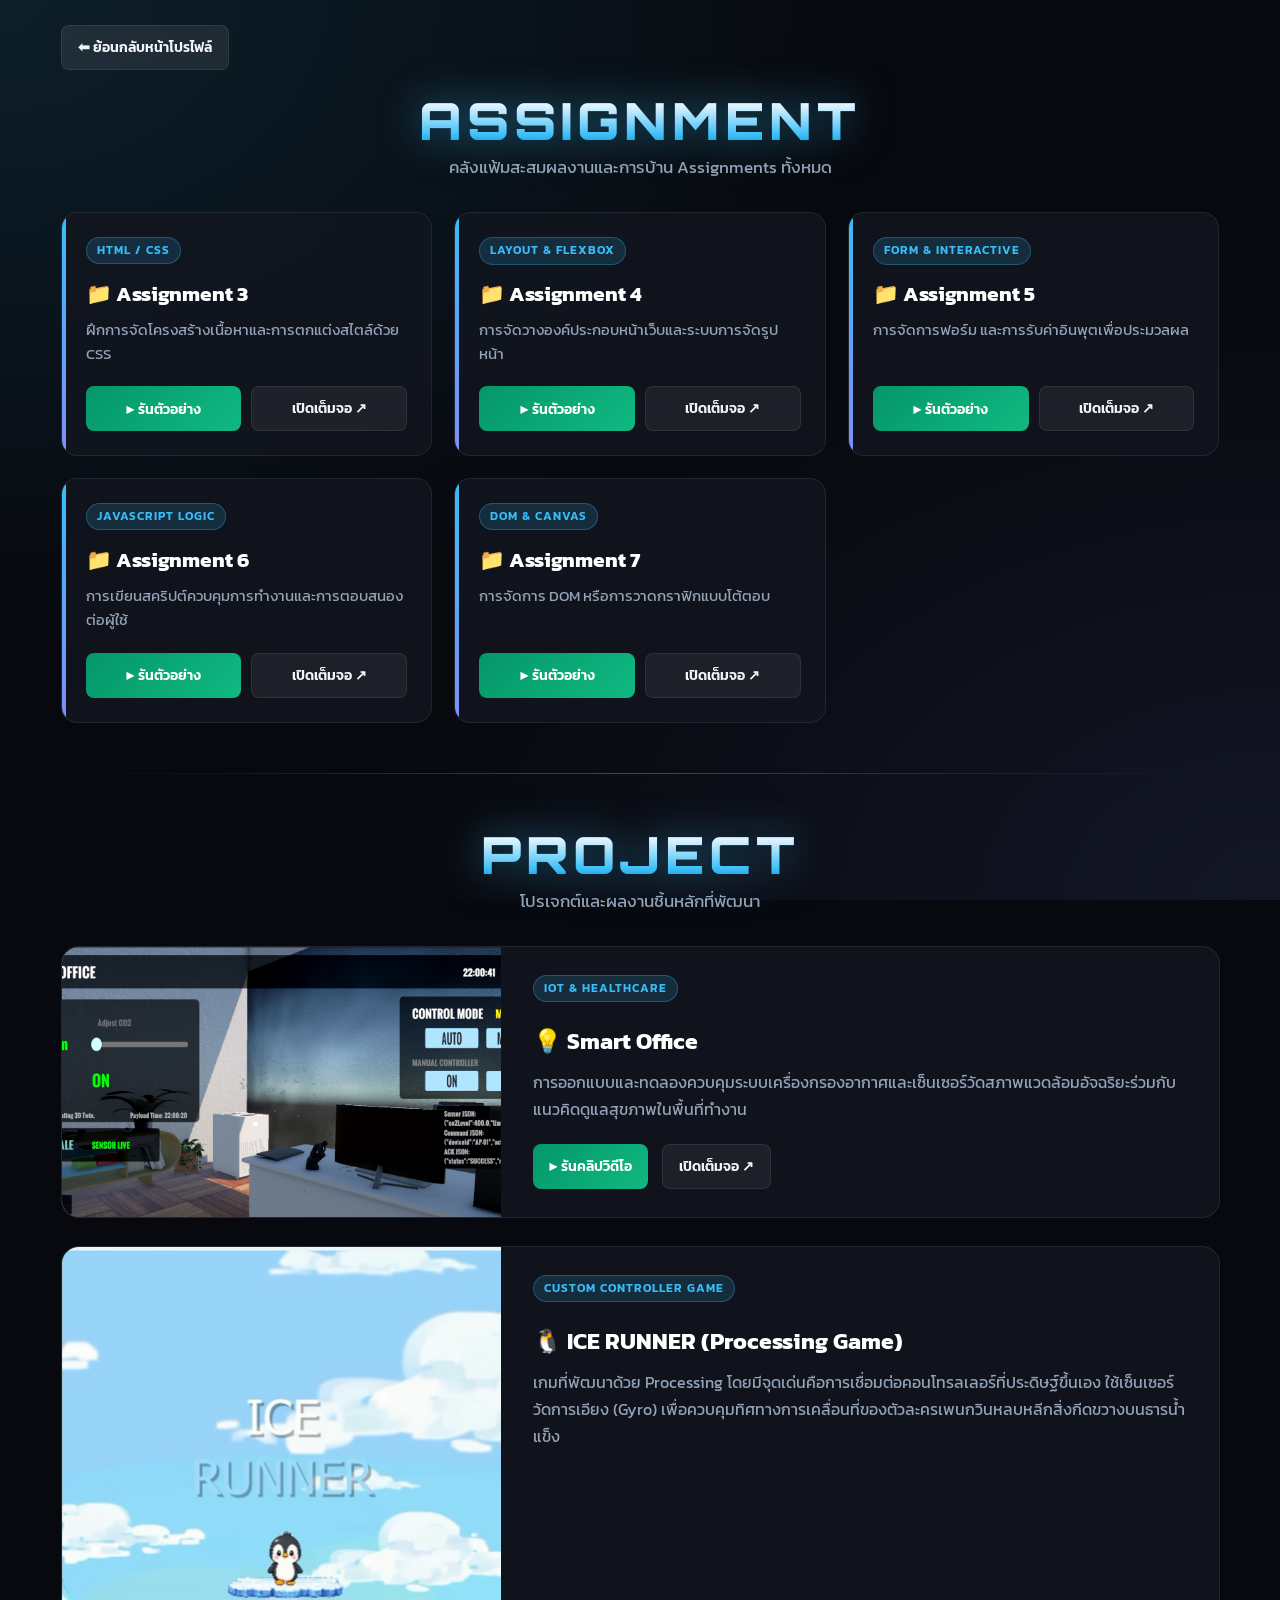
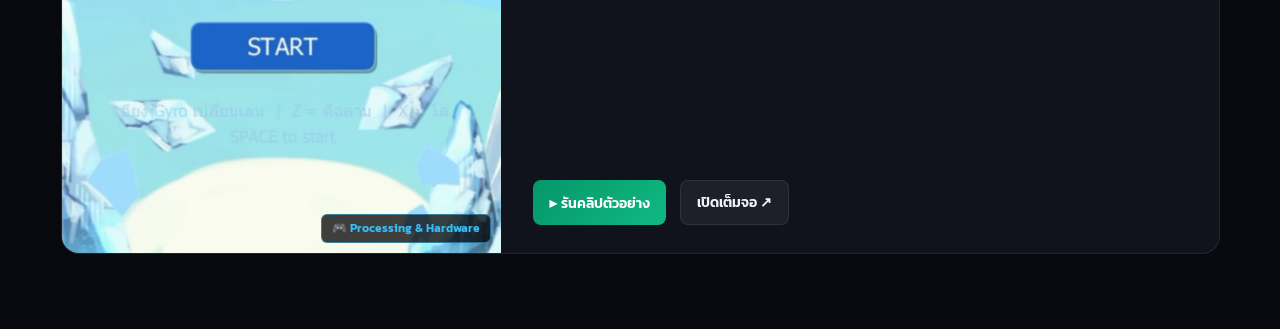
==== projects.html @ d3c7ba98 "final" ====
<!DOCTYPE html>
<html lang="th">
<head>
    <meta charset="UTF-8">
    <meta name="viewport" content="width=device-width, initial-scale=1.0">
    <title>Assignments & Projects - Sippanat Pensuk</title>
    <!-- Google Fonts: Orbitron & Kanit -->
    <link rel="preconnect" href="https://fonts.googleapis.com">
    <link rel="preconnect" href="https://fonts.gstatic.com" crossorigin>
    <link href="https://fonts.googleapis.com/css2?family=Orbitron:wght@700;900&family=Kanit:wght@300;400;600&display=swap" rel="stylesheet">
    <link rel="stylesheet" href="style.css">
</head>
<body class="wide-layout">

    <div class="full-container">
        
        <!-- แถบด้านบน: ปุ่มย้อนกลับ -->
        <div class="top-nav">
            <a href="Index.html" class="btn back-btn">⬅ ย้อนกลับหน้าโปรไฟล์</a>
        </div>

        <!-- หน้าต่างพรีวิวรันผลงาน (รองรับทั้ง Web Iframe และ Video) -->
        <div id="viewer-container" class="viewer-container hidden">
            <div class="viewer-header">
                <span id="current-project-title">PROJECT PREVIEW</span>
                <button class="close-btn" onclick="closeViewer()">✕ ปิดหน้าต่างรันงาน</button>
            </div>
            
            <!-- จอรันหน้าเว็บ HTML -->
            <iframe id="project-frame" src="" title="Project Runner"></iframe>

            <!-- จอรันคลิปวิดีโอ (ไม่มีแท็ก source ซ้อน ป้องกันปัญหา 0:00) -->
            <video id="project-video" controls playsinline preload="auto" class="hidden">
                เบราว์เซอร์ของคุณไม่รองรับการเล่นวิดีโอ
            </video>
        </div>

        <!-- ================= หมวดที่ 1: ASSIGNMENT (Grid หลายคอลัมน์) ================= -->
        <section class="section-block">
            <div class="header-section">
                <h1 class="main-title">ASSIGNMENT</h1>
                <p class="subtitle">คลังแฟ้มสะสมผลงานและการบ้าน Assignments ทั้งหมด</p>
            </div>

            <div class="projects-grid">
                <!-- Assignment 3 -->
                <div class="project-card">
                    <div class="card-badge">HTML / CSS</div>
                    <h3>📁 Assignment 3</h3>
                    <p class="card-desc">ฝึกการจัดโครงสร้างเนื้อหาและการตกแต่งสไตล์ด้วย CSS</p>
                    <div class="action-row">
                        <button class="btn run-btn" onclick="runProject('assignment-3/index.html', 'Assignment 3')">▶ รันตัวอย่าง</button>
                        <a href="assignment-3/index.html" target="_blank" class="btn external-btn">เปิดเต็มจอ ↗</a>
                    </div>
                </div>

                <!-- Assignment 4 -->
                <div class="project-card">
                    <div class="card-badge">Layout & Flexbox</div>
                    <h3>📁 Assignment 4</h3>
                    <p class="card-desc">การจัดวางองค์ประกอบหน้าเว็บและระบบการจัดรูปหน้า</p>
                    <div class="action-row">
                        <button class="btn run-btn" onclick="runProject('assignment4/index.html', 'Assignment 4')">▶ รันตัวอย่าง</button>
                        <a href="assignment4/index.html" target="_blank" class="btn external-btn">เปิดเต็มจอ ↗</a>
                    </div>
                </div>

                <!-- Assignment 5 -->
                <div class="project-card">
                    <div class="card-badge">Form & Interactive</div>
                    <h3>📁 Assignment 5</h3>
                    <p class="card-desc">การจัดการฟอร์ม และการรับค่าอินพุตเพื่อประมวลผล</p>
                    <div class="action-row">
                        <button class="btn run-btn" onclick="runProject('assignment5/index.html', 'Assignment 5')">▶ รันตัวอย่าง</button>
                        <a href="assignment5/index.html" target="_blank" class="btn external-btn">เปิดเต็มจอ ↗</a>
                    </div>
                </div>

                <!-- Assignment 6 -->
                <div class="project-card">
                    <div class="card-badge">JavaScript Logic</div>
                    <h3>📁 Assignment 6</h3>
                    <p class="card-desc">การเขียนสคริปต์ควบคุมการทำงานและการตอบสนองต่อผู้ใช้</p>
                    <div class="action-row">
                        <button class="btn run-btn" onclick="runProject('assignment-6/register.html', 'Assignment 6')">▶ รันตัวอย่าง</button>
                        <a href="assignment-6/register.html" target="_blank" class="btn external-btn">เปิดเต็มจอ ↗</a>
                    </div>
                </div>

                <!-- Assignment 7 -->
                <div class="project-card">
                    <div class="card-badge">DOM & Canvas</div>
                    <h3>📁 Assignment 7</h3>
                    <p class="card-desc">การจัดการ DOM หรือการวาดกราฟิกแบบโต้ตอบ</p>
                    <div class="action-row">
                        <button class="btn run-btn" onclick="runProject('assignment7/index.html', 'Assignment 7')">▶ รันตัวอย่าง</button>
                        <a href="assignment7/index.html" target="_blank" class="btn external-btn">เปิดเต็มจอ ↗</a>
                    </div>
                </div>
            </div>
        </section>

        <!-- เส้นคั่นแบ่งโซน -->
        <hr class="divider">

        <!-- ================= หมวดที่ 2: PROJECT (1 แถวต่อ 1 โปรเจกต์) ================= -->
        <section class="section-block">
            <div class="header-section">
                <h1 class="main-title">PROJECT</h1>
                <p class="subtitle">โปรเจกต์และผลงานชิ้นหลักที่พัฒนา</p>
            </div>

            <div class="projects-rows">
                <!-- Project 1: Smart Office -->
                <div class="project-row-card">
                    <div class="row-media">
                        <img src="screenshot/SmartPic.png" alt="Smart Office Preview"
                        <span> class="media-type-tag">🎬 Video Demo</span>
                    </div>
                    <div class="row-content">
                        <div class="card-badge">IoT & Healthcare</div>
                        <h3>💡 Smart Office</h3>
                        <p class="card-desc">การออกแบบและทดลองควบคุมระบบเครื่องกรองอากาศและเซ็นเซอร์วัดสภาพแวดล้อมอัจฉริยะร่วมกับแนวคิดดูแลสุขภาพในพื้นที่ทำงาน</p>
                        <div class="action-row">
                            <button class="btn run-btn" onclick="runVideo('screenshot/smart-office.mp4', 'Smart Office Demonstration')">▶ รันคลิปวิดีโอ</button>
                            <a href="screenshot/smart-office.mp4" target="_blank" class="btn external-btn">เปิดเต็มจอ ↗</a>
                        </div>
                    </div>
                </div>

                <!-- Project 2: ICE RUNNER (Processing Game) -->
                <div class="project-row-card">
                    <div class="row-media">
                        <img src="screenshot/GamePic.png" alt="ICE RUNNER Game Preview">
                        <span class="media-type-tag">🎮 Processing & Hardware</span>
                    </div>
                    <div class="row-content">
                        <div class="card-badge">Custom Controller Game</div>
                        <h3>🐧 ICE RUNNER (Processing Game)</h3>
                        <p class="card-desc">เกมที่พัฒนาด้วย Processing โดยมีจุดเด่นคือการเชื่อมต่อคอนโทรลเลอร์ที่ประดิษฐ์ขึ้นเอง ใช้เซ็นเซอร์วัดการเอียง (Gyro) เพื่อควบคุมทิศทางการเคลื่อนที่ของตัวละครเพนกวินหลบหลีกสิ่งกีดขวางบนธารน้ำแข็ง</p>
                        <div class="action-row">
                            <button class="btn run-btn" onclick="runVideo('screenshot/ice-runner.mp4', 'ICE RUNNER Game Demonstration')">▶ รันคลิปตัวอย่าง</button>
                            <a href="screenshot/ice-runner.mp4" target="_blank" class="btn external-btn">เปิดเต็มจอ ↗</a>
                        </div>
                    </div>
                </div>
            </div>
        </section>

    </div>

    <script src="script.js"></script>
</body>
</html>
---- style.css ----
/* ===================================================
   VARIABLES & DESIGN SYSTEM
=================================================== */
:root {
    --bg-dark: #07090e;
    --card-bg: rgba(18, 22, 31, 0.85);
    --card-hover: rgba(28, 35, 48, 0.95);
    --primary: #38bdf8;
    --primary-glow: rgba(56, 189, 248, 0.45);
    --accent: #818cf8;
    --text-main: #f1f5f9;
    --text-muted: #94a3b8;
    --border-color: rgba(255, 255, 255, 0.08);
    --border-glow: rgba(56, 189, 248, 0.5);
    --success: #10b981;
}

* {
    box-sizing: border-box;
    margin: 0;
    padding: 0;
}

body {
    font-family: 'Kanit', sans-serif;
    background-color: var(--bg-dark);
    background-image: 
        radial-gradient(at 0% 0%, rgba(56, 189, 248, 0.12) 0px, transparent 50%),
        radial-gradient(at 100% 100%, rgba(129, 140, 248, 0.1) 0px, transparent 50%);
    background-attachment: fixed;
    color: var(--text-main);
    line-height: 1.6;
    padding: 25px 30px;
    min-height: 100vh;
}

/* ===================================================
   CONTAINERS
=================================================== */
/* หน้าโปรไฟล์ (Index.html) */
.container {
    max-width: 900px;
    margin: 0 auto;
    background: var(--card-bg);
    backdrop-filter: blur(16px);
    -webkit-backdrop-filter: blur(16px);
    border: 1px solid var(--border-color);
    padding: 45px;
    border-radius: 20px;
    box-shadow: 0 20px 50px rgba(0, 0, 0, 0.7);
}

/* หน้าผลงานแบบเต็มจอ (projects.html) */
.full-container {
    width: 95%;
    max-width: 1650px;
    margin: 0 auto;
}

/* ===================================================
   HEADER & TITLES
=================================================== */
.top-nav {
    margin-bottom: 20px;
}

.header-section {
    text-align: center;
    margin-bottom: 30px;
}

.main-title {
    font-family: 'Orbitron', sans-serif;
    font-size: 3.2rem;
    font-weight: 900;
    letter-spacing: 5px;
    text-transform: uppercase;
    display: inline-block;
    background: linear-gradient(180deg, #ffffff 15%, #38bdf8 75%, #0284c7 100%);
    -webkit-background-clip: text;
    -webkit-text-fill-color: transparent;
    filter: drop-shadow(0 0 20px rgba(56, 189, 248, 0.5));
    line-height: 1.2;
    margin-bottom: 4px;
}

.subtitle {
    font-size: 1.05rem;
    color: var(--text-muted);
}

h2 {
    font-size: 1.35rem;
    color: var(--primary);
    border-bottom: 1px solid rgba(255, 255, 255, 0.12);
    padding-bottom: 8px;
    margin-top: 36px;
    margin-bottom: 18px;
    font-weight: 600;
}

p {
    color: var(--text-muted);
    font-size: 1.02rem;
    margin-bottom: 12px;
}

strong {
    color: var(--text-main);
}

/* ===================================================
   PROFILE & SKILLS LIST (สำหรับหน้าแรก)
=================================================== */
.profile-img {
    display: block;
    margin: 0 auto 24px auto;
    width: 160px;
    height: 160px;
    object-fit: cover;
    border-radius: 50%;
    border: 3px solid var(--primary);
    box-shadow: 0 0 25px var(--primary-glow);
    transition: transform 0.3s ease;
}

.profile-img:hover {
    transform: scale(1.04);
}

ul {
    list-style: none;
    padding-left: 0;
    display: grid;
    grid-template-columns: repeat(auto-fit, minmax(260px, 1fr));
    gap: 16px;
    margin: 15px 0 25px 0;
}

li {
    background: rgba(255, 255, 255, 0.03);
    border: 1px solid var(--border-color);
    padding: 16px 20px;
    border-radius: 12px;
    color: var(--text-muted);
    font-size: 0.95rem;
    transition: transform 0.2s, border-color 0.2s;
}

li:hover {
    transform: translateY(-2px);
    border-color: rgba(56, 189, 248, 0.35);
}

li strong {
    display: block;
    font-size: 1.05rem;
    color: var(--primary);
    margin-bottom: 6px;
}

/* ===================================================
   CONTACT CARDS (IG & FACEBOOK)
=================================================== */
.contact-links {
    display: grid;
    grid-template-columns: repeat(auto-fit, minmax(220px, 1fr));
    gap: 16px;
    margin: 16px 0 25px 0;
}

.contact-card {
    display: flex;
    align-items: center;
    gap: 14px;
    padding: 14px 18px;
    background: rgba(255, 255, 255, 0.03);
    border: 1px solid var(--border-color);
    border-radius: 12px;
    text-decoration: none !important;
    transition: all 0.25s ease;
}

.contact-card:hover {
    transform: translateY(-3px);
    border-color: var(--border-glow);
    background: var(--card-hover);
    box-shadow: 0 8px 20px rgba(0, 0, 0, 0.4);
}

.contact-icon {
    font-size: 1.6rem;
    line-height: 1;
}

.contact-text {
    display: flex;
    flex-direction: column;
}

.contact-text strong {
    font-size: 1rem;
    color: var(--text-main);
    line-height: 1.2;
}

.contact-text span {
    font-size: 0.85rem;
    color: var(--text-muted);
}

.contact-card.ig:hover {
    border-color: rgba(225, 48, 108, 0.6);
    box-shadow: 0 8px 20px rgba(225, 48, 108, 0.2);
}

.contact-card.ig:hover strong {
    color: #f43f5e;
}

.contact-card.fb:hover {
    border-color: rgba(24, 119, 242, 0.6);
    box-shadow: 0 8px 20px rgba(24, 119, 242, 0.2);
}

.contact-card.fb:hover strong {
    color: #38bdf8;
}

/* ===================================================
   BUTTONS & LINKS
=================================================== */
.btn-wrapper {
    margin-top: 40px;
    text-align: center;
}

.btn {
    display: inline-flex;
    align-items: center;
    justify-content: center;
    font-family: 'Kanit', sans-serif;
    font-size: 0.9rem;
    font-weight: 600;
    padding: 10px 16px;
    border-radius: 8px;
    cursor: pointer;
    border: none;
    text-decoration: none !important;
    transition: all 0.2s ease;
}

.primary-btn {
    background: linear-gradient(135deg, #0284c7 0%, #38bdf8 100%);
    color: #ffffff;
    box-shadow: 0 8px 20px var(--primary-glow);
}

.primary-btn:hover {
    transform: translateY(-2px);
    box-shadow: 0 12px 26px rgba(56, 189, 248, 0.5);
    color: #ffffff;
}

.back-btn {
    background: rgba(255, 255, 255, 0.08);
    color: var(--text-main);
    border: 1px solid var(--border-color);
}

.back-btn:hover {
    background: rgba(255, 255, 255, 0.16);
    color: #fff;
    transform: translateX(-3px);
}

.run-btn {
    background: linear-gradient(135deg, #059669 0%, #10b981 100%);
    color: white;
}

.run-btn:hover {
    filter: brightness(1.15);
    box-shadow: 0 4px 15px rgba(16, 185, 129, 0.4);
}

.external-btn {
    background: rgba(255, 255, 255, 0.06);
    color: var(--text-main);
    border: 1px solid var(--border-color);
}

.external-btn:hover {
    background: rgba(255, 255, 255, 0.14);
    color: white;
}

a {
    color: var(--primary);
    text-decoration: none;
    font-weight: 600;
}

a:hover {
    color: #7dd3fc;
    text-decoration: underline;
}

/* ===================================================
   SECTION 1: ASSIGNMENT GRID
=================================================== */
.section-block {
    margin-bottom: 50px;
}

.divider {
    border: none;
    height: 1px;
    background: radial-gradient(circle, rgba(56, 189, 248, 0.4) 0%, rgba(255, 255, 255, 0.05) 70%, transparent 100%);
    margin: 50px 0;
}

.projects-grid {
    display: grid;
    grid-template-columns: repeat(auto-fill, minmax(320px, 1fr));
    gap: 22px;
}

.project-card {
    background: var(--card-bg);
    backdrop-filter: blur(12px);
    border: 1px solid var(--border-color);
    border-radius: 16px;
    padding: 24px;
    display: flex;
    flex-direction: column;
    justify-content: space-between;
    position: relative;
    overflow: hidden;
    transition: all 0.25s ease;
}

.project-card::before {
    content: '';
    position: absolute;
    top: 0;
    left: 0;
    width: 4px;
    height: 100%;
    background: linear-gradient(to bottom, var(--primary), var(--accent));
}

.project-card:hover {
    background: var(--card-hover);
    border-color: var(--border-glow);
    transform: translateY(-4px);
    box-shadow: 0 12px 30px rgba(0, 0, 0, 0.5), 0 0 20px rgba(56, 189, 248, 0.2);
}

.card-badge {
    align-self: flex-start;
    font-size: 0.75rem;
    font-weight: 600;
    text-transform: uppercase;
    letter-spacing: 1px;
    padding: 3px 10px;
    background: rgba(56, 189, 248, 0.15);
    color: var(--primary);
    border-radius: 20px;
    border: 1px solid rgba(56, 189, 248, 0.3);
    margin-bottom: 12px;
}

.project-card h3 {
    font-size: 1.3rem;
    color: #ffffff;
    margin-bottom: 8px;
}

.card-desc {
    color: var(--text-muted);
    font-size: 0.95rem;
    margin-bottom: 20px;
    flex-grow: 1;
}

.project-card .action-row {
    display: grid;
    grid-template-columns: 1fr 1fr;
    gap: 10px;
}

/* ===================================================
   SECTION 2: PROJECT ROWS (1 แถวต่อ 1 โปรเจกต์)
=================================================== */
.projects-rows {
    display: flex;
    flex-direction: column;
    gap: 28px;
    width: 100%;
}

.project-row-card {
    background: var(--card-bg);
    border: 1px solid var(--border-color);
    border-radius: 18px;
    display: flex;
    flex-direction: row;
    align-items: stretch;
    overflow: hidden;
    position: relative;
    transition: all 0.3s ease;
    min-height: 220px;
}

.project-row-card::before {
    content: '';
    position: absolute;
    top: 0;
    left: 0;
    width: 5px;
    height: 100%;
    background: linear-gradient(to bottom, var(--primary), var(--accent));
}

.project-row-card:hover {
    background: var(--card-hover);
    border-color: var(--border-glow);
    transform: translateY(-4px);
    box-shadow: 0 14px 35px rgba(0, 0, 0, 0.6), 0 0 25px rgba(56, 189, 248, 0.2);
}

.row-media {
    position: relative;
    width: 38%;
    min-width: 320px;
    max-width: 440px;
    background-color: #0b0f17;
    overflow: hidden;
}

.row-media img {
    width: 100%;
    height: 100%;
    object-fit: cover;
    display: block;
    transition: transform 0.35s ease;
}

.project-row-card:hover .row-media img {
    transform: scale(1.05);
}

.media-type-tag {
    position: absolute;
    bottom: 10px;
    right: 10px;
    background: rgba(0, 0, 0, 0.75);
    color: var(--primary);
    font-size: 0.75rem;
    font-weight: 600;
    padding: 4px 10px;
    border-radius: 6px;
    border: 1px solid var(--border-glow);
}

.row-content {
    flex: 1;
    padding: 28px 32px;
    display: flex;
    flex-direction: column;
    justify-content: center;
}

.row-content h3 {
    font-size: 1.45rem;
    color: #ffffff;
    margin: 8px 0 10px 0;
}

.row-content .card-desc {
    font-size: 1rem;
    color: var(--text-muted);
    line-height: 1.7;
    margin-bottom: 20px;
}

.row-content .action-row {
    display: flex;
    gap: 14px;
    max-width: 360px;
}

/* ===================================================
   VIEWER CONTAINER (IFRAME & VIDEO)
=================================================== */
.viewer-container {
    width: 100%;
    margin-bottom: 30px;
    border: 1px solid var(--border-glow);
    border-radius: 16px;
    overflow: hidden;
    background-color: #0b0f17;
    box-shadow: 0 20px 50px rgba(0, 0, 0, 0.8), 0 0 30px rgba(56, 189, 248, 0.2);
}

.viewer-header {
    background: rgba(255, 255, 255, 0.05);
    border-bottom: 1px solid var(--border-color);
    padding: 12px 24px;
    display: flex;
    justify-content: space-between;
    align-items: center;
    font-family: 'Orbitron', sans-serif;
    color: var(--primary);
}

.close-btn {
    background: rgba(239, 68, 68, 0.15);
    color: #f87171;
    border: 1px solid rgba(239, 68, 68, 0.3);
    padding: 5px 14px;
    border-radius: 6px;
    cursor: pointer;
    font-family: 'Kanit', sans-serif;
    font-weight: 600;
}

.close-btn:hover {
    background: #ef4444;
    color: white;
}

#project-frame {
    width: 100%;
    height: 600px;
    border: none;
    background-color: #ffffff;
    display: block;
}

#project-video {
    width: 100%;
    max-height: 600px;
    background-color: #000;
    display: block;
    outline: none;
}

.hidden {
    display: none !important;
}

/* ===================================================
   RESPONSIVE
=================================================== */
@media (max-width: 860px) {
    body {
        padding: 15px 12px;
    }

    .main-title {
        font-size: 2.3rem;
        letter-spacing: 2px;
    }

    .project-row-card {
        flex-direction: column;
    }

    .row-media {
        width: 100%;
        min-width: unset;
        max-width: unset;
        height: 200px;
    }

    .row-content {
        padding: 20px;
    }

    #project-frame, #project-video {
        height: 380px;
    }
}
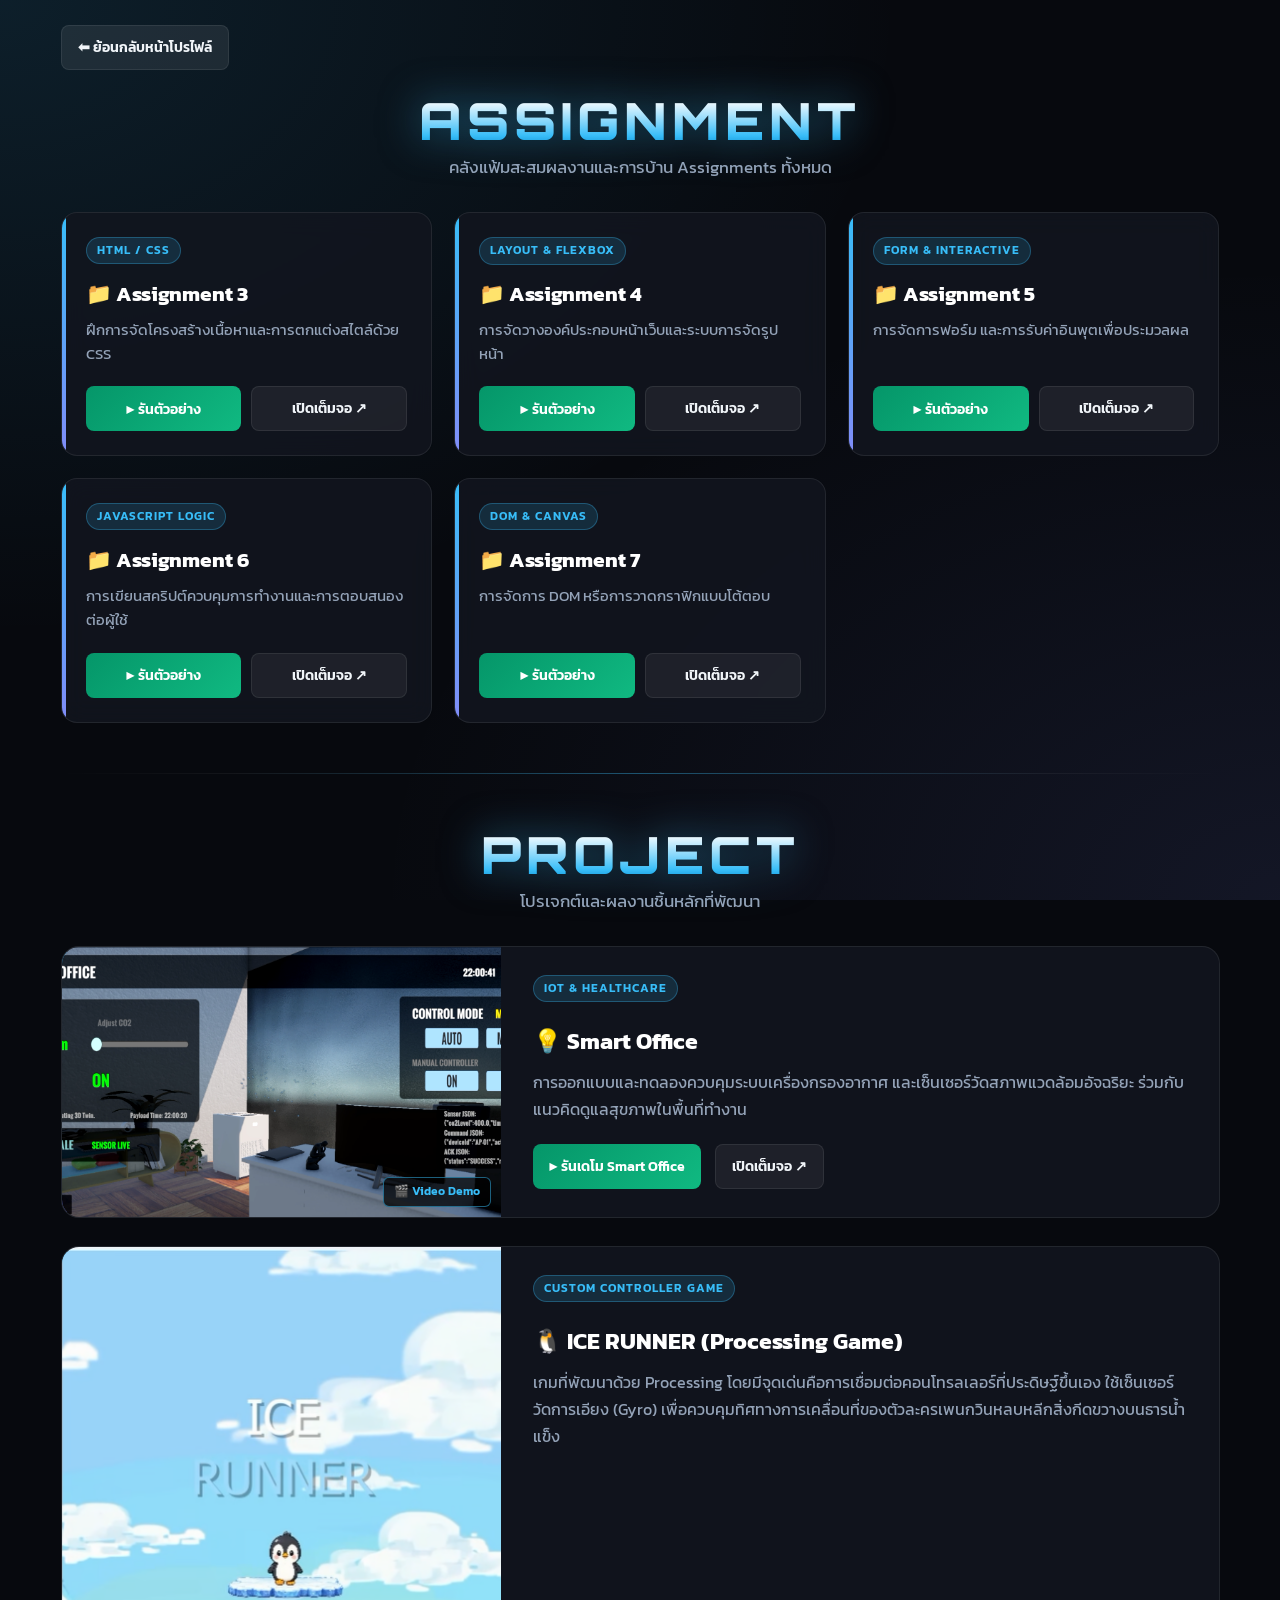
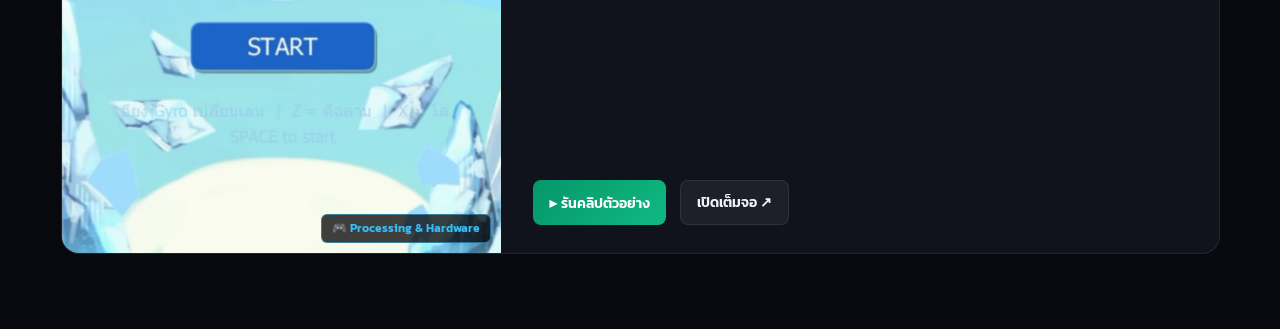
==== commit 8559b3d2: "Add files via upload" ====
--- a/projects.html
+++ b/projects.html
@@ -1,154 +1,175 @@
-<!DOCTYPE html>
-<html lang="th">
-<head>
-    <meta charset="UTF-8">
-    <meta name="viewport" content="width=device-width, initial-scale=1.0">
-    <title>Assignments & Projects - Sippanat Pensuk</title>
-    <!-- Google Fonts: Orbitron & Kanit -->
-    <link rel="preconnect" href="https://fonts.googleapis.com">
-    <link rel="preconnect" href="https://fonts.gstatic.com" crossorigin>
-    <link href="https://fonts.googleapis.com/css2?family=Orbitron:wght@700;900&family=Kanit:wght@300;400;600&display=swap" rel="stylesheet">
-    <link rel="stylesheet" href="style.css">
-</head>
-<body class="wide-layout">
-
-    <div class="full-container">
-        
-        <!-- แถบด้านบน: ปุ่มย้อนกลับ -->
-        <div class="top-nav">
-            <a href="Index.html" class="btn back-btn">⬅ ย้อนกลับหน้าโปรไฟล์</a>
-        </div>
-
-        <!-- หน้าต่างพรีวิวรันผลงาน (รองรับทั้ง Web Iframe และ Video) -->
-        <div id="viewer-container" class="viewer-container hidden">
-            <div class="viewer-header">
-                <span id="current-project-title">PROJECT PREVIEW</span>
-                <button class="close-btn" onclick="closeViewer()">✕ ปิดหน้าต่างรันงาน</button>
-            </div>
-            
-            <!-- จอรันหน้าเว็บ HTML -->
-            <iframe id="project-frame" src="" title="Project Runner"></iframe>
-
-            <!-- จอรันคลิปวิดีโอ (ไม่มีแท็ก source ซ้อน ป้องกันปัญหา 0:00) -->
-            <video id="project-video" controls playsinline preload="auto" class="hidden">
-                เบราว์เซอร์ของคุณไม่รองรับการเล่นวิดีโอ
-            </video>
-        </div>
-
-        <!-- ================= หมวดที่ 1: ASSIGNMENT (Grid หลายคอลัมน์) ================= -->
-        <section class="section-block">
-            <div class="header-section">
-                <h1 class="main-title">ASSIGNMENT</h1>
-                <p class="subtitle">คลังแฟ้มสะสมผลงานและการบ้าน Assignments ทั้งหมด</p>
-            </div>
-
-            <div class="projects-grid">
-                <!-- Assignment 3 -->
-                <div class="project-card">
-                    <div class="card-badge">HTML / CSS</div>
-                    <h3>📁 Assignment 3</h3>
-                    <p class="card-desc">ฝึกการจัดโครงสร้างเนื้อหาและการตกแต่งสไตล์ด้วย CSS</p>
-                    <div class="action-row">
-                        <button class="btn run-btn" onclick="runProject('assignment-3/index.html', 'Assignment 3')">▶ รันตัวอย่าง</button>
-                        <a href="assignment-3/index.html" target="_blank" class="btn external-btn">เปิดเต็มจอ ↗</a>
-                    </div>
-                </div>
-
-                <!-- Assignment 4 -->
-                <div class="project-card">
-                    <div class="card-badge">Layout & Flexbox</div>
-                    <h3>📁 Assignment 4</h3>
-                    <p class="card-desc">การจัดวางองค์ประกอบหน้าเว็บและระบบการจัดรูปหน้า</p>
-                    <div class="action-row">
-                        <button class="btn run-btn" onclick="runProject('assignment4/index.html', 'Assignment 4')">▶ รันตัวอย่าง</button>
-                        <a href="assignment4/index.html" target="_blank" class="btn external-btn">เปิดเต็มจอ ↗</a>
-                    </div>
-                </div>
-
-                <!-- Assignment 5 -->
-                <div class="project-card">
-                    <div class="card-badge">Form & Interactive</div>
-                    <h3>📁 Assignment 5</h3>
-                    <p class="card-desc">การจัดการฟอร์ม และการรับค่าอินพุตเพื่อประมวลผล</p>
-                    <div class="action-row">
-                        <button class="btn run-btn" onclick="runProject('assignment5/index.html', 'Assignment 5')">▶ รันตัวอย่าง</button>
-                        <a href="assignment5/index.html" target="_blank" class="btn external-btn">เปิดเต็มจอ ↗</a>
-                    </div>
-                </div>
-
-                <!-- Assignment 6 -->
-                <div class="project-card">
-                    <div class="card-badge">JavaScript Logic</div>
-                    <h3>📁 Assignment 6</h3>
-                    <p class="card-desc">การเขียนสคริปต์ควบคุมการทำงานและการตอบสนองต่อผู้ใช้</p>
-                    <div class="action-row">
-                        <button class="btn run-btn" onclick="runProject('assignment-6/register.html', 'Assignment 6')">▶ รันตัวอย่าง</button>
-                        <a href="assignment-6/register.html" target="_blank" class="btn external-btn">เปิดเต็มจอ ↗</a>
-                    </div>
-                </div>
-
-                <!-- Assignment 7 -->
-                <div class="project-card">
-                    <div class="card-badge">DOM & Canvas</div>
-                    <h3>📁 Assignment 7</h3>
-                    <p class="card-desc">การจัดการ DOM หรือการวาดกราฟิกแบบโต้ตอบ</p>
-                    <div class="action-row">
-                        <button class="btn run-btn" onclick="runProject('assignment7/index.html', 'Assignment 7')">▶ รันตัวอย่าง</button>
-                        <a href="assignment7/index.html" target="_blank" class="btn external-btn">เปิดเต็มจอ ↗</a>
-                    </div>
-                </div>
-            </div>
-        </section>
-
-        <!-- เส้นคั่นแบ่งโซน -->
-        <hr class="divider">
-
-        <!-- ================= หมวดที่ 2: PROJECT (1 แถวต่อ 1 โปรเจกต์) ================= -->
-        <section class="section-block">
-            <div class="header-section">
-                <h1 class="main-title">PROJECT</h1>
-                <p class="subtitle">โปรเจกต์และผลงานชิ้นหลักที่พัฒนา</p>
-            </div>
-
-            <div class="projects-rows">
-                <!-- Project 1: Smart Office -->
-                <div class="project-row-card">
-                    <div class="row-media">
-                        <img src="screenshot/SmartPic.png" alt="Smart Office Preview"
-                        <span> class="media-type-tag">🎬 Video Demo</span>
-                    </div>
-                    <div class="row-content">
-                        <div class="card-badge">IoT & Healthcare</div>
-                        <h3>💡 Smart Office</h3>
-                        <p class="card-desc">การออกแบบและทดลองควบคุมระบบเครื่องกรองอากาศและเซ็นเซอร์วัดสภาพแวดล้อมอัจฉริยะร่วมกับแนวคิดดูแลสุขภาพในพื้นที่ทำงาน</p>
-                        <div class="action-row">
-                            <button class="btn run-btn" onclick="runVideo('screenshot/smart-office.mp4', 'Smart Office Demonstration')">▶ รันคลิปวิดีโอ</button>
-                            <a href="screenshot/smart-office.mp4" target="_blank" class="btn external-btn">เปิดเต็มจอ ↗</a>
-                        </div>
-                    </div>
-                </div>
-
-                <!-- Project 2: ICE RUNNER (Processing Game) -->
-                <div class="project-row-card">
-                    <div class="row-media">
-                        <img src="screenshot/GamePic.png" alt="ICE RUNNER Game Preview">
-                        <span class="media-type-tag">🎮 Processing & Hardware</span>
-                    </div>
-                    <div class="row-content">
-                        <div class="card-badge">Custom Controller Game</div>
-                        <h3>🐧 ICE RUNNER (Processing Game)</h3>
-                        <p class="card-desc">เกมที่พัฒนาด้วย Processing โดยมีจุดเด่นคือการเชื่อมต่อคอนโทรลเลอร์ที่ประดิษฐ์ขึ้นเอง ใช้เซ็นเซอร์วัดการเอียง (Gyro) เพื่อควบคุมทิศทางการเคลื่อนที่ของตัวละครเพนกวินหลบหลีกสิ่งกีดขวางบนธารน้ำแข็ง</p>
-                        <div class="action-row">
-                            <button class="btn run-btn" onclick="runVideo('screenshot/ice-runner.mp4', 'ICE RUNNER Game Demonstration')">▶ รันคลิปตัวอย่าง</button>
-                            <a href="screenshot/ice-runner.mp4" target="_blank" class="btn external-btn">เปิดเต็มจอ ↗</a>
-                        </div>
-                    </div>
-                </div>
-            </div>
-        </section>
-
-    </div>
-
-    <script src="script.js"></script>
-</body>
+<!DOCTYPE html>
+<html lang="th">
+<head>
+    <meta charset="UTF-8">
+    <meta name="viewport" content="width=device-width, initial-scale=1.0">
+    <title>Assignments & Projects - Sippanat Pensuk</title>
+    <!-- Google Fonts: Orbitron & Kanit -->
+    <link rel="preconnect" href="https://fonts.googleapis.com">
+    <link rel="preconnect" href="https://fonts.gstatic.com" crossorigin>
+    <link href="https://fonts.googleapis.com/css2?family=Orbitron:wght@700;900&family=Kanit:wght@300;400;600&display=swap" rel="stylesheet">
+    <link rel="stylesheet" href="style.css">
+</head>
+<body class="wide-layout">
+
+    <div class="full-container">
+        
+        <!-- แถบด้านบน: ปุ่มย้อนกลับ -->
+        <div class="top-nav">
+            <a href="Index.html" class="btn back-btn">⬅ ย้อนกลับหน้าโปรไฟล์</a>
+        </div>
+
+        <!-- หน้าต่างพรีวิวรันผลงาน (รองรับทั้ง Web Iframe และ Video) -->
+        <div id="viewer-container" class="viewer-container hidden">
+            <div class="viewer-header">
+                <span id="current-project-title">PROJECT PREVIEW</span>
+                <button class="close-btn" onclick="closeViewer()">✕ ปิดหน้าต่างรันงาน</button>
+            </div>
+            
+            <!-- จอรันหน้าเว็บ HTML -->
+            <iframe id="project-frame" src="" title="Project Runner"></iframe>
+
+            <!-- จอรันคลิปวิดีโอ (ไม่มีแท็ก source ซ้อน ป้องกันปัญหา 0:00) -->
+            <video id="project-video" controls playsinline preload="auto" class="hidden">
+                เบราว์เซอร์ของคุณไม่รองรับการเล่นวิดีโอ
+            </video>
+        </div>
+
+        <!-- ================= หมวดที่ 1: ASSIGNMENT (Grid หลายคอลัมน์) ================= -->
+        <section class="section-block">
+            <div class="header-section">
+                <h1 class="main-title">ASSIGNMENT</h1>
+                <p class="subtitle">คลังแฟ้มสะสมผลงานและการบ้าน Assignments ทั้งหมด</p>
+            </div>
+
+            <div class="projects-grid">
+                <!-- Assignment 3 -->
+                <div class="project-card">
+                    <div class="card-badge">HTML / CSS</div>
+                    <h3>📁 Assignment 3</h3>
+                    <p class="card-desc">ฝึกการจัดโครงสร้างเนื้อหาและการตกแต่งสไตล์ด้วย CSS</p>
+                    <div class="action-row">
+                        <button class="btn run-btn" onclick="runProject('assignment-3/index.html', 'Assignment 3')">▶ รันตัวอย่าง</button>
+                        <a href="assignment-3/index.html" target="_blank" class="btn external-btn">เปิดเต็มจอ ↗</a>
+                    </div>
+                </div>
+
+                <!-- Assignment 4 -->
+                <div class="project-card">
+                    <div class="card-badge">Layout & Flexbox</div>
+                    <h3>📁 Assignment 4</h3>
+                    <p class="card-desc">การจัดวางองค์ประกอบหน้าเว็บและระบบการจัดรูปหน้า</p>
+                    <div class="action-row">
+                        <button class="btn run-btn" onclick="runProject('assignment4/index.html', 'Assignment 4')">▶ รันตัวอย่าง</button>
+                        <a href="assignment4/index.html" target="_blank" class="btn external-btn">เปิดเต็มจอ ↗</a>
+                    </div>
+                </div>
+
+                <!-- Assignment 5 -->
+                <div class="project-card">
+                    <div class="card-badge">Form & Interactive</div>
+                    <h3>📁 Assignment 5</h3>
+                    <p class="card-desc">การจัดการฟอร์ม และการรับค่าอินพุตเพื่อประมวลผล</p>
+                    <div class="action-row">
+                        <button class="btn run-btn" onclick="runProject('assignment5/index.html', 'Assignment 5')">▶ รันตัวอย่าง</button>
+                        <a href="assignment5/index.html" target="_blank" class="btn external-btn">เปิดเต็มจอ ↗</a>
+                    </div>
+                </div>
+
+                <!-- Assignment 6 -->
+                <div class="project-card">
+                    <div class="card-badge">JavaScript Logic</div>
+                    <h3>📁 Assignment 6</h3>
+                    <p class="card-desc">การเขียนสคริปต์ควบคุมการทำงานและการตอบสนองต่อผู้ใช้</p>
+                    <div class="action-row">
+                        <button class="btn run-btn" onclick="runProject('assignment-6/register.html', 'Assignment 6')">▶ รันตัวอย่าง</button>
+                        <a href="assignment-6/register.html" target="_blank" class="btn external-btn">เปิดเต็มจอ ↗</a>
+                    </div>
+                </div>
+
+                <!-- Assignment 7 -->
+                <div class="project-card">
+                    <div class="card-badge">DOM & Canvas</div>
+                    <h3>📁 Assignment 7</h3>
+                    <p class="card-desc">การจัดการ DOM หรือการวาดกราฟิกแบบโต้ตอบ</p>
+                    <div class="action-row">
+                        <button class="btn run-btn" onclick="runProject('assignment7/index.html', 'Assignment 7')">▶ รันตัวอย่าง</button>
+                        <a href="assignment7/index.html" target="_blank" class="btn external-btn">เปิดเต็มจอ ↗</a>
+                    </div>
+                </div>
+            </div>
+        </section>
+
+        <hr class="divider">
+
+        <section class="section-block">
+            <div class="header-section">
+                <h1 class="main-title">PROJECT</h1>
+                <p class="subtitle">โปรเจกต์และผลงานชิ้นหลักที่พัฒนา</p>
+            </div>
+
+            <div class="projects-rows">
+                <!-- Project 1: Smart Office -->
+<div class="project-row-card">
+    <div class="row-media">
+        <img src="screenshot/SmartPic.png"
+             alt="Smart Office Preview">
+        <span class="media-type-tag">🎬 Video Demo</span>
+    </div>
+
+    <div class="row-content">
+        <div class="card-badge">IoT & Healthcare</div>
+        <h3>💡 Smart Office</h3>
+
+        <p class="card-desc">
+            การออกแบบและทดลองควบคุมระบบเครื่องกรองอากาศ
+            และเซ็นเซอร์วัดสภาพแวดล้อมอัจฉริยะ
+            ร่วมกับแนวคิดดูแลสุขภาพในพื้นที่ทำงาน
+        </p>
+
+        <div class="action-row">
+<button class="btn run-btn"
+    onclick="runDriveVideo(
+        '1K5EkjSBuNggkB3w4rqrWNJLDUtD4pOdD',
+        'Smart Office Demonstration'
+    )">
+    ▶ รันเดโม Smart Office
+</button>
+
+<a href="https://drive.google.com/file/d/1K5EkjSBuNggkB3w4rqrWNJLDUtD4pOdD/view"
+   target="_blank"
+   rel="noopener noreferrer"
+   class="btn external-btn">
+    เปิดเต็มจอ ↗
+</a>
+
+
+        </div>
+    </div>
+</div>
+
+
+                <!-- Project 2: ICE RUNNER (Processing Game) -->
+                <div class="project-row-card">
+                    <div class="row-media">
+                        <img src="screenshot/GamePic.png" alt="ICE RUNNER Game Preview">
+                        <span class="media-type-tag">🎮 Processing & Hardware</span>
+                    </div>
+                    <div class="row-content">
+                        <div class="card-badge">Custom Controller Game</div>
+                        <h3>🐧 ICE RUNNER (Processing Game)</h3>
+                        <p class="card-desc">เกมที่พัฒนาด้วย Processing โดยมีจุดเด่นคือการเชื่อมต่อคอนโทรลเลอร์ที่ประดิษฐ์ขึ้นเอง ใช้เซ็นเซอร์วัดการเอียง (Gyro) เพื่อควบคุมทิศทางการเคลื่อนที่ของตัวละครเพนกวินหลบหลีกสิ่งกีดขวางบนธารน้ำแข็ง</p>
+                        <div class="action-row">
+                            <button class="btn run-btn" onclick="runVideo('screenshot/ice-runner.mp4', 'ICE RUNNER Game Demonstration')">▶ รันคลิปตัวอย่าง</button>
+                            <a href="screenshot/ice-runner.mp4" target="_blank" class="btn external-btn">เปิดเต็มจอ ↗</a>
+                        </div>
+                    </div>
+                </div>
+            </div>
+        </section>
+
+    </div>
+
+    <script src="script.js"></script>
+</body>
 </html>
